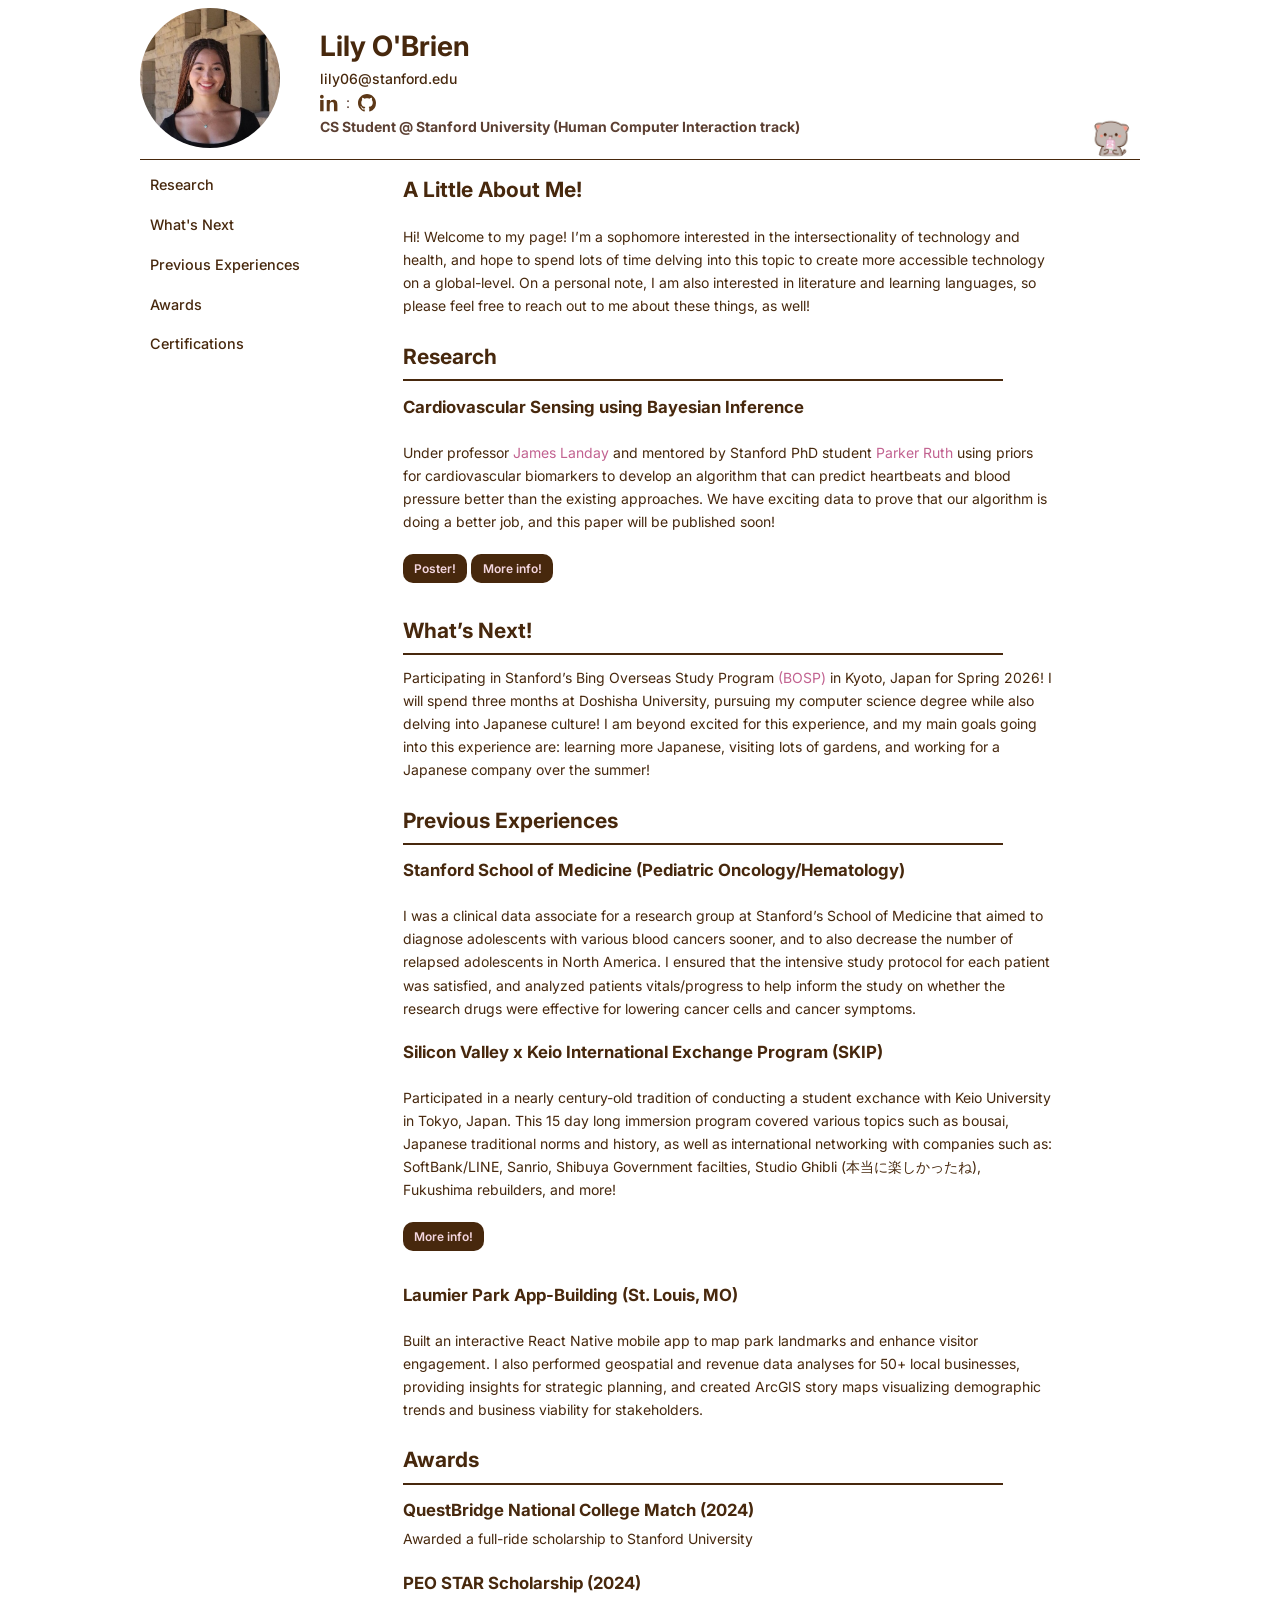
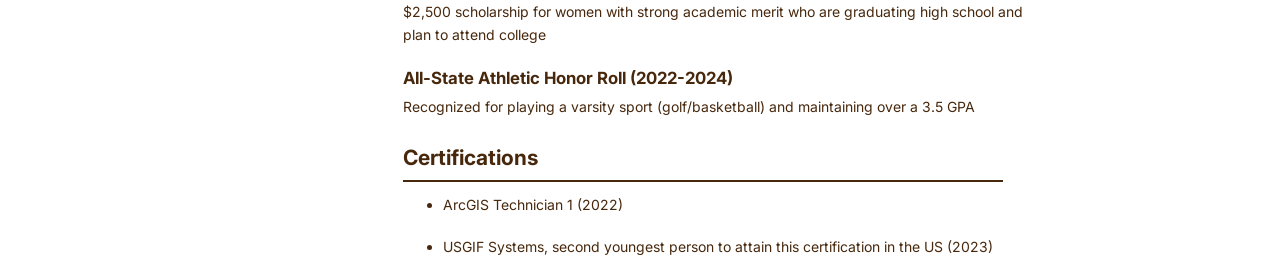
==== index.html @ 5f50f361 "Deploy site" ====
<!DOCTYPE html>
<head>
	<meta name="generator" content="Hugo 0.152.2">
  <meta charset="UTF-8" />
  <title>Lily O&#39;Brien</title>
  <link rel="stylesheet" href="/style.css">
</head>

<body>
  <main class="container">
    <header class="header">
      <img src="/images/lilyphoto.jpg" class="profile-pic"/>

      <div class="header-text">
        <h1 class="page-title">
            <a href="/" class="page-title">
              Lily O&#39;Brien
            </a>
          </h1>

        <div class="link-row">

            <a href="mailto:lily06@stanford.edu"
               class="email-link">
              lily06@stanford.edu
            </a>
          
            <div class="icon-row">
              <a href="https://www.linkedin.com/in/lily-obrien123"
                 target="_blank"
                 aria-label="LinkedIn"
                 class="icon-link">
                
                <svg width="18" height="18" viewBox="0 0 24 24" fill="currentColor">
                  <path d="M4.98 3.5c0 1.38-1.11 2.5-2.48 2.5S0 4.88 0 3.5
                  1.11 1 2.5 1s2.48 1.12 2.48 2.5zM.22 8h4.56v15H.22V8zM8.98
                  8h4.37v2.05h.06c.61-1.16 2.1-2.38 4.32-2.38
                  4.62 0 5.47 3.04 5.47 6.99V23h-4.56v-7.99
                  c0-1.9-.03-4.35-2.65-4.35-2.65 0-3.05 2.07-3.05
                  4.21V23H8.98V8z"/>
                </svg>
              </a>
              <span> : </span>
          
              <a href="https://github.com/Lilyssleepyy"
                 target="_blank"
                 aria-label="GitHub"
                 class="icon-link">
                
                <svg width="18" height="18" viewBox="0 0 16 16" fill="currentColor">
                  <path d="M8 0C3.58 0 0 3.58 0 8
                  c0 3.54 2.29 6.53 5.47 7.59
                  .4.07.55-.17.55-.38
                  0-.19-.01-.82-.01-1.49
                  -2.01.37-2.53-.49-2.69-.94
                  -.09-.23-.48-.94-.82-1.13
                  -.28-.15-.68-.52-.01-.53
                  .63-.01 1.08.58 1.23.82
                  .72 1.21 1.87.87 2.33.66
                  .07-.52.28-.87.51-1.07
                  -1.78-.2-3.64-.89-3.64-3.95
                  0-.87.31-1.59.82-2.15
                  -.08-.2-.36-1.02.08-2.12
                  0 0 .67-.21 2.2.82
                  .64-.18 1.32-.27 2-.27
                  .68 0 1.36.09 2 .27
                  1.53-1.04 2.2-.82 2.2-.82
                  .44 1.1.16 1.92.08 2.12
                  .51.56.82 1.27.82 2.15
                  0 3.07-1.87 3.75-3.65 3.95
                  .29.25.54.73.54 1.48
                  0 1.07-.01 1.93-.01 2.2
                  0 .21.15.46.55.38
                  A8.013 8.013 0 0 0 16 8
                  c0-4.42-3.58-8-8-8z"/>
                </svg>
              </a>
            </div>

            <div class="floating-cat">
                <img src="/images/cute-kitty.jpg" alt="cat mascot (hehe)" />
              </div>
          
          </div>  

        <p class="subtitle">
          <b>CS Student @ Stanford University (Human Computer Interaction track)</b>
        </p>
      </div>
    </header>

    

    <div class="layout">
      <aside class="tabs">
        <nav>
          <a href="#research">Research</a>
          <a href="#whatsnext">What's Next</a>
          <a href="#prevexp">Previous Experiences</a>
          <a href="#awards">Awards</a>
          <a href="#certifications">Certifications</a>
        </nav>
      </aside>

      <div class="main">
        <div class="intro">
          <h2 id="aboutme">A Little About Me!</h2>
<p>Hi! Welcome to my page! I&rsquo;m a sophomore interested in the intersectionality of technology and health, and hope to spend lots of time delving into this topic to create more accessible technology on a global-level. On a personal note, I am also interested in literature and learning languages, so please feel free to reach out to me about these things, as well!</p>
<h2 id="research" class="section-title">Research </h2>
<p><span class="subheading"> Cardiovascular Sensing using Bayesian Inference </span></p>
<p>Under professor <a class="links" href="https://www.landay.org/" target="_blank" rel="noopener noreferrer">James Landay</a> and mentored by Stanford PhD student <a class="links" href="https://parkersruth.com/" target="_blank" rel ="noopener noreferrer"> Parker Ruth </a> using priors for cardiovascular biomarkers to develop an algorithm that can predict heartbeats and blood pressure better than the existing approaches. We have exciting data to prove that our algorithm is doing a better job, and this paper will be published soon!</p>
<a href="/files/ssfp-poster.pdf"
   class="poster-button"
   target="_blank"
   rel="noopener noreferrer">
  
Poster!

</a>
<a href="https://www.linkedin.com/feed/update/urn:li:activity:7363690241955655681/"
   class="poster-button"
   target="_blank"
   rel="noopener noreferrer">
  
More info!

</a>
<h2 id="whatsnext" class="section-title">What&rsquo;s Next!</h2>
<p>Participating in Stanford&rsquo;s Bing Overseas Study Program <a class="links" href="https://kyoto.stanford.edu/" target="_blank" rel="noopener noreferrer"> (BOSP)</a> in Kyoto, Japan for Spring 2026! I will spend three months at Doshisha University, pursuing my computer science degree while also delving into Japanese culture! I am beyond excited for this experience, and my main goals going into this experience are: learning more Japanese, visiting lots of gardens, and working for a Japanese company over the summer!</p>
<h2 id="prevexp" class="section-title">Previous Experiences</h2>
<p><span class="subheading"> Stanford School of Medicine (Pediatric Oncology/Hematology)</span></p>
<p>I was a clinical data associate for a research group at Stanford&rsquo;s School of Medicine that aimed to diagnose adolescents with various blood cancers sooner, and to also decrease the number of relapsed adolescents in North America. I ensured that the intensive study protocol for each patient was satisfied, and analyzed patients vitals/progress to help inform the study on whether the research drugs were effective for lowering cancer cells and cancer symptoms.</p>
<p><span class="subheading"> Silicon Valley x Keio International Exchange Program (SKIP) </span></p>
<p>Participated in a nearly century-old tradition of conducting a student exchance with Keio University in Tokyo, Japan. This 15 day long immersion program covered various topics such as bousai, Japanese traditional norms and history, as well as international networking with companies such as: SoftBank/LINE, Sanrio, Shibuya Government facilties, Studio Ghibli (本当に楽しかったね), Fukushima rebuilders, and more!</p>
<a href="https://www.linkedin.com/feed/update/urn:li:activity:7407479979736797185/"
   class="poster-button"
   target="_blank"
   rel="noopener noreferrer">
  
More info!

</a>
<p><span class="subheading"> Laumier Park App-Building (St. Louis, MO) </span></p>
<p>Built an interactive React Native mobile app to map park landmarks and enhance visitor engagement. I also performed geospatial and revenue data analyses for 50+ local businesses, providing insights for strategic planning, and created ArcGIS story maps visualizing demographic trends and business viability for stakeholders.</p>
<h2 id="awards" class="section-title">Awards</h2>
<p><span class="subheading"> QuestBridge National College Match (2024) </span>
Awarded a full-ride scholarship to Stanford University</p>
<p><span class="subheading"> PEO STAR Scholarship (2024) </span>
$2,500 scholarship for women with strong academic merit who are graduating high school and plan to attend college</p>
<p><span class="subheading"> All-State Athletic Honor Roll (2022-2024) </span>
Recognized for playing a varsity sport (golf/basketball) and maintaining over a 3.5 GPA</p>
<h2 id="certifications" class="section-title">Certifications</h2>
<ul>
<li>
<p>ArcGIS Technician 1 (2022)</p>
</li>
<li>
<p>USGIF Systems, second youngest person to attain this certification in the US (2023)</p>
</li>
</ul>

        </div>

        <section class="content">
          
        </section>
      </div>
    </div>
  </main>
</body>
</html>
---- style.css ----
@import url('https://fonts.googleapis.com/css2?family=Playfair+Display:wght@400;500;600&family=Inter:wght@300;400;500;600&display=swap');
body {
    font-family: 'Inter', system-ui, -apple-system, sans-serif;
    font-size: 14px;
    line-height: 1.65;
    color: #47280d;
    font-weight: 400;
    margin-bottom: 0.2rem;

}

img {
    width: 140px;
    height: 140px;
    object-fit: cover;
    border-radius: 65%;
    margin-bottom: 0.5rem;
}
.container{
    max-width: 1000px;
    margin: 0 auto;       
    padding: 0 3rem;
}

.content {
    max-width: 600px;
  }
.subtitle{
    line-height: 0.2;
    color: #5C4033;

}

strong { /* boldness */
    font-weight: 580;
}
  
.page-title {
    color: #47280d;
    line-height: .8;
}

p { /*paragraph */ 
    max-width: 75ch;
    margin-bottom: 1.2rem;
}

.header {
    display: flex;
    align-items: center;
    top: 0;
    gap: 2.5rem;
    margin-bottom: 0.5rem;
    padding-bottom: 0.2rem;
    border-bottom: 1px solid #47280d;
    position: sticky;
    background:white;
    z-index: 100;
  }

.intro {
    max-width: 650px;
    margin: 0.01rem auto 0.2rem auto;
}

h2 {
    margin-top: 0em;
    margin-bottom: 0.83em;
  }

.section-title {
    position: relative;
    padding-top: 0.2rem;
    margin-top: 1rem;
    font-weight: 700;
}

.section-title::after { /* lines underneath section */
    content: "";
    position: absolute;
    margin-top: 0.3rem;
    left: 0;
    width: 600px;
    height: 2px;
    display: block;
    background-color: #47280d;
}

.tabs {
    position: sticky;
    top: 170px;
    font-size: 0.9rem;
    align-self: start;   
  }

.tabs nav {
    display: flex;
    flex-direction: column;
    gap: 1rem;
}

.tabs a {
    text-decoration: none;
    color: #47280d;
    font-weight: 500;
    padding-left: 0.5rem;
    border-left: 2px solid transparent;
  }

.tabs a:hover {
    color: #47280d;
    border-left-color: #c26290;
}
.layout {
    display: grid;
    grid-template-columns: 160px 1fr;
    gap: 1rem;
    margin-top: 0.8rem;
}

.poster-button {
    display: inline-block;
    margin-top: 0.1rem;
    margin-bottom: 0.7rem;
  
    padding: 0.3rem 0.7rem;  
    font-size: 0.75rem;    
    font-weight: 600;
  
    color: #f4d6df;
    background-color: #47280d;
    border-radius: 10px;      
  
    text-decoration: none;
    
  }

.poster-button:hover {
    background-color: #47280d;
    color: #f4d6df;
    text-decoration: underline;

}

.subheading {
    display: block;
    font-weight: 700;
    font-size: 1.05rem;
    margin-top: 1.2rem;   
    margin-bottom: 0.15rem; 
  }

.icon-link {
    text-decoration: none !important;
    display: inline-flex;
    align-items: center;
    vertical-align: middle;
    color: #5d3817;           
    display: inline-flex;
    align-items: center;
  }

  .icon-link:hover {
    color: #c26290; 
    text-decoration:wavy;
  }

  .link-row {
    display: flex;
    flex-direction: column;
    gap: 0.35rem;
    line-height: 0.4;
    color: #5C4033;

  }

  .email-link {
    font-weight: 500;
    margin-bottom: .4rem;
    color: #47280d;    
    text-decoration: none; 
  }

  .email-link:hover {
    color: #c26290;        
    text-decoration: none;
  }

  .icon-row {
    display: flex;
    align-items: center;
    gap: 0.5rem;
  }
  
  .links {
    text-decoration: none;
    color:#c26290
  }

  .links:hover {
    color:dimgray;
    text-decoration: underline;
  }

  #awards p {
    margin-top: 0.2rem;
    margin-bottom: 0.9rem;
  }

.floating-cat {
    position: absolute;
    top: 109.2px;    
    right: 8px;    
    z-index: 200; 
}

.floating-cat img {
    width: 42px;      
    height: auto;
  }

  .floating-cat:hover {
    transform: rotate(-6deg) translateY(-10px); /* wiggle wiggle */
  }
  .page-title {
    color:#47280d;
    text-decoration: none;
  }

  .page-title:hover{
    color:#c26290;
    text-decoration: none;
  }
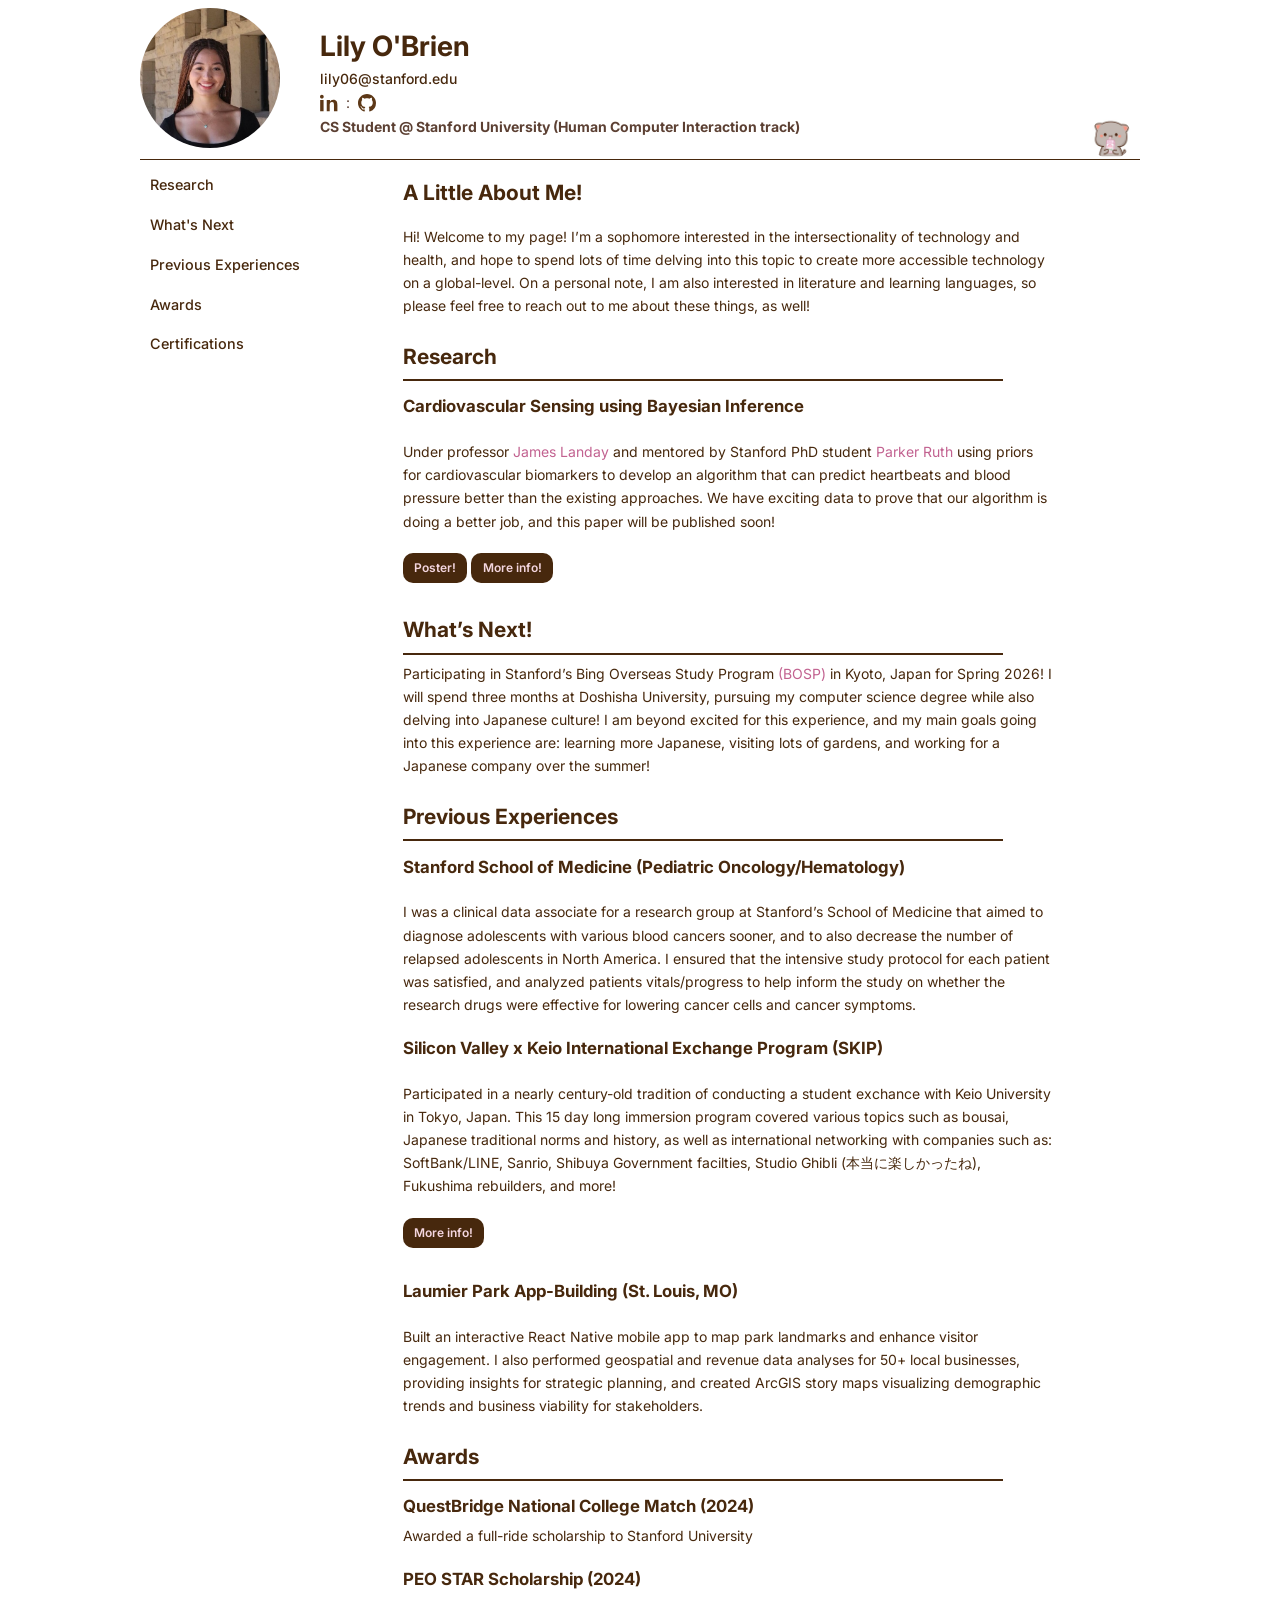
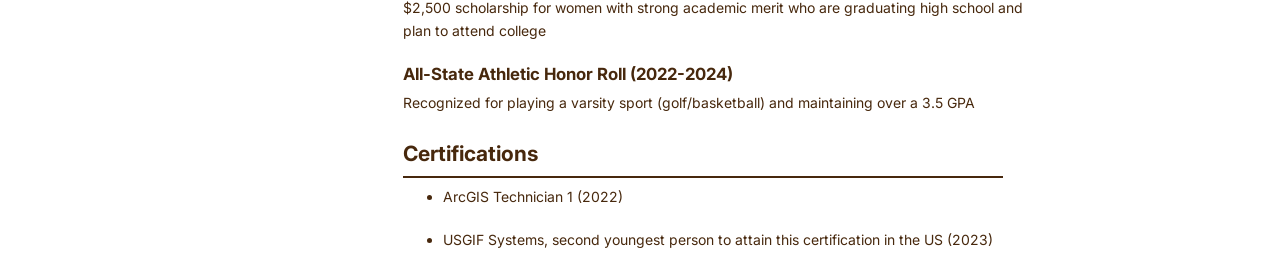
==== commit 1f22fbc7: "update site tabs" ====
--- a/index.html
+++ b/index.html
@@ -3,17 +3,17 @@
 	<meta name="generator" content="Hugo 0.152.2">
   <meta charset="UTF-8" />
   <title>Lily O&#39;Brien</title>
-  <link rel="stylesheet" href="/style.css">
+  <link rel="stylesheet" href="./style.css">
 </head>
 
 <body>
   <main class="container">
     <header class="header">
-      <img src="/images/lilyphoto.jpg" class="profile-pic"/>
+      <img src="./images/lilyphoto.jpg" class="profile-pic"/>
 
       <div class="header-text">
         <h1 class="page-title">
-            <a href="/" class="page-title">
+            <a href="./" class="page-title">
               Lily O&#39;Brien
             </a>
           </h1>
@@ -30,6 +30,7 @@
                  target="_blank"
                  aria-label="LinkedIn"
                  class="icon-link">
+
                 
                 <svg width="18" height="18" viewBox="0 0 24 24" fill="currentColor">
                   <path d="M4.98 3.5c0 1.38-1.11 2.5-2.48 2.5S0 4.88 0 3.5
@@ -39,13 +40,14 @@
                   c0-1.9-.03-4.35-2.65-4.35-2.65 0-3.05 2.07-3.05
                   4.21V23H8.98V8z"/>
                 </svg>
-              </a>
-              <span> : </span>
+                </a>
+                <span> : </span>
           
               <a href="https://github.com/Lilyssleepyy"
                  target="_blank"
                  aria-label="GitHub"
                  class="icon-link">
+
                 
                 <svg width="18" height="18" viewBox="0 0 16 16" fill="currentColor">
                   <path d="M8 0C3.58 0 0 3.58 0 8
@@ -78,7 +80,7 @@
             </div>
 
             <div class="floating-cat">
-                <img src="/images/cute-kitty.jpg" alt="cat mascot (hehe)" />
+                <img src="./images/cute-kitty.jpg" alt="cat mascot (hehe)" />
               </div>
           
           </div>  
@@ -109,7 +111,7 @@
 <h2 id="research" class="section-title">Research </h2>
 <p><span class="subheading"> Cardiovascular Sensing using Bayesian Inference </span></p>
 <p>Under professor <a class="links" href="https://www.landay.org/" target="_blank" rel="noopener noreferrer">James Landay</a> and mentored by Stanford PhD student <a class="links" href="https://parkersruth.com/" target="_blank" rel ="noopener noreferrer"> Parker Ruth </a> using priors for cardiovascular biomarkers to develop an algorithm that can predict heartbeats and blood pressure better than the existing approaches. We have exciting data to prove that our algorithm is doing a better job, and this paper will be published soon!</p>
-<a href="/files/ssfp-poster.pdf"
+<a href="./files/ssfp-poster.pdf"
    class="poster-button"
    target="_blank"
    rel="noopener noreferrer">
--- a/style.css
+++ b/style.css
@@ -8,7 +8,9 @@
     margin-bottom: 0.2rem;
 
 }
-
+html {
+    scroll-padding-top: 180px;
+  }
 img {
     width: 140px;
     height: 140px;
@@ -64,8 +66,8 @@
 }
 
 h2 {
-    margin-top: 0em;
-    margin-bottom: 0.83em;
+    margin-top: 0.2rem;
+    margin-bottom: 0.83rem;
   }
 
 .section-title {
@@ -88,11 +90,13 @@
 
 .tabs {
     position: sticky;
-    top: 170px;
+    top: 160px;
     font-size: 0.9rem;
     align-self: start;   
   }
-
+  :target {
+    scroll-margin-top: 20px;
+  }
 .tabs nav {
     display: flex;
     flex-direction: column;
